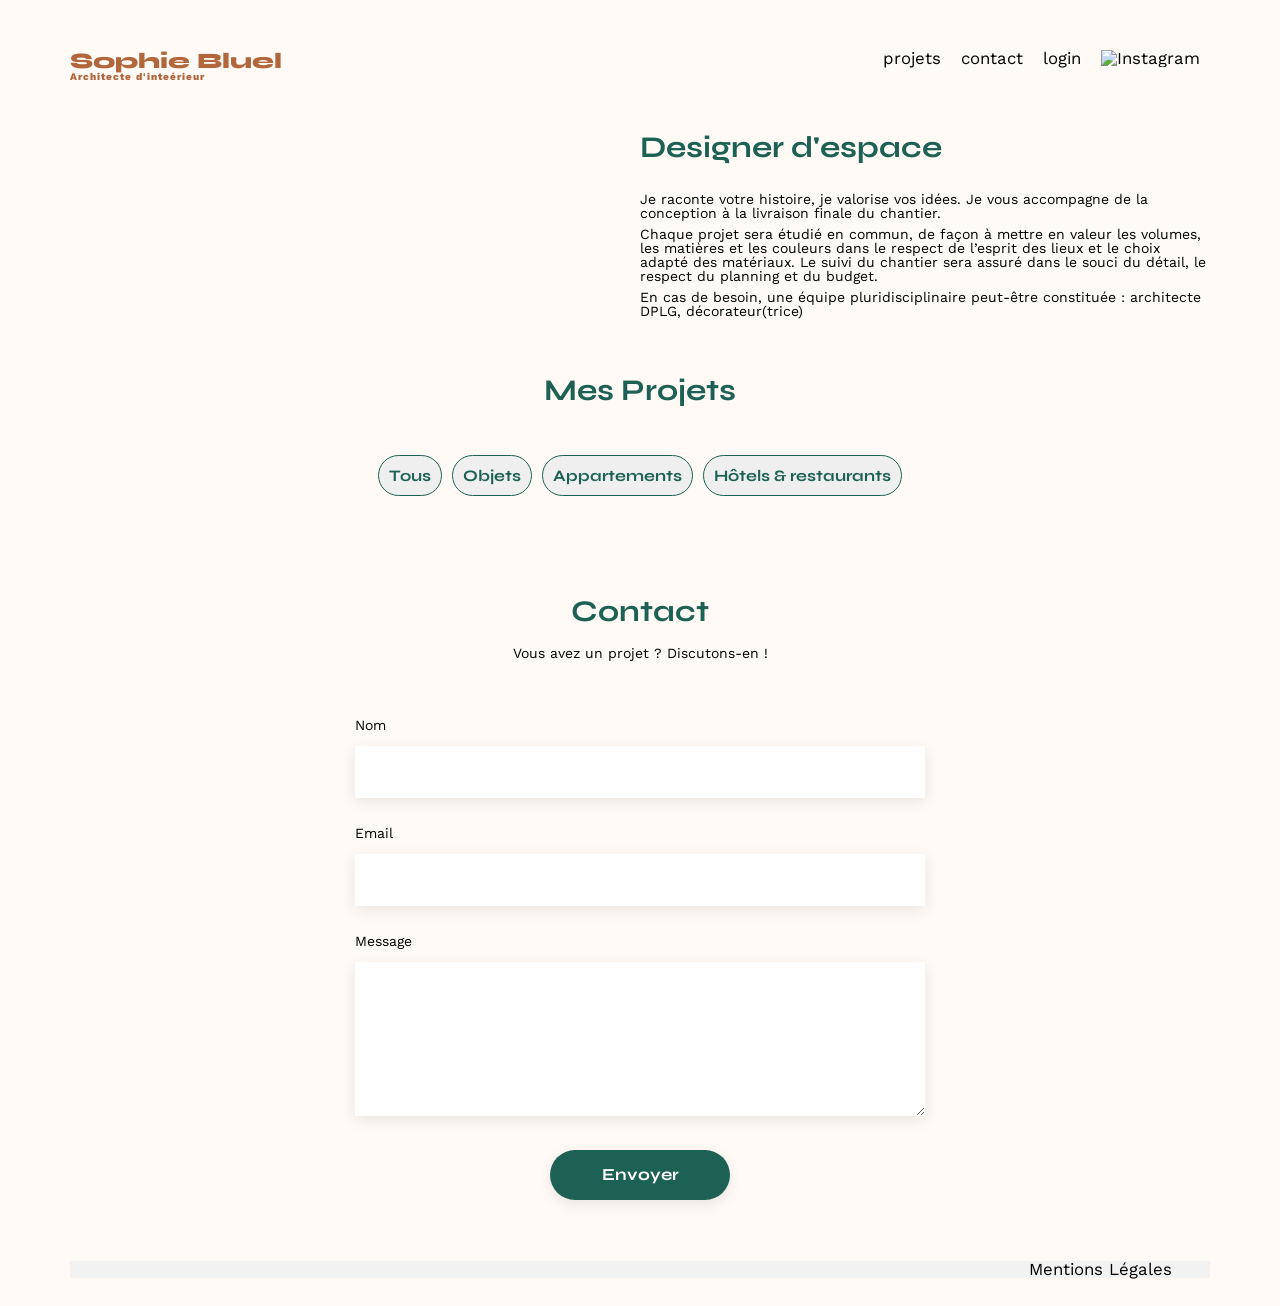
==== FrontEnd/index.html @ 94968a12 "maj" ====
<!DOCTYPE html>
<html lang="fr">
<head>
	<meta charset="UTF-8">
	<title>Sophie Bluel - Architecte d'intérieur</title>
	<meta name="viewport" content="width=device-width, initial-scale=1.0">
	<link rel="preconnect" href="https://fonts.googleapis.com">
	<link rel="preconnect" href="https://fonts.gstatic.com" crossorigin>
	<link href="https://fonts.googleapis.com/css2?family=Syne:wght@700;800&family=Work+Sans&display=swap" rel="stylesheet">
	<meta name="description" content="">
	<link rel="stylesheet" href="./assets/style.css">
	<script src="index.js"></script>
</head>
<body>
<header>
		<h1>Sophie Bluel<span>Architecte d'inteérieur</span></h1>
	<nav>
		<ul>
			<li><a href="#portfolio">projets</a></li>
			<li><a href="#contact">contact</a></li>
			<li><a href="./login.html">login</a></li>
			<li><img src="./assets/icons/instagram.png" alt="Instagram"></li>
		</ul>
	</nav>
</header>
<main>
	<section id="introduction">
		<figure>
			<img src="./assets/images/sophie-bluel.png" alt="">
		</figure>
		<article>
			<h2>Designer d'espace</h2>
			<p>Je raconte votre histoire, je valorise vos idées. Je vous accompagne de la conception à la livraison finale du chantier.</p>
			<p>Chaque projet sera étudié en commun, de façon à mettre en valeur les volumes, les matières et les couleurs dans le respect de l’esprit des lieux et le choix adapté des matériaux. Le suivi du chantier sera assuré dans le souci du détail, le respect du planning et du budget.</p>
			<p>En cas de besoin, une équipe pluridisciplinaire peut-être constituée : architecte DPLG, décorateur(trice)</p>
		</article>
	</section>
	<section id="portfolio">
		<h2>Mes Projets</h2>
		<section class="filters">
			<button class="btn-all">Tous</button>
			<button class="btn-objets">Objets</button>
			<button class="btn-appartements">Appartements</button>
			<button class="btn-hotelresto">Hôtels & restaurants</button>
	    </section>
		<div class="gallery">
		</div>
	</section>
	<section id="contact">
		<h2>Contact</h2>
		<p>Vous avez un projet ? Discutons-en !</p>
		<form action="#" method="post">
			<label for="name">Nom</label>
			<input type="text" name="name" id="name">
			<label for="email">Email</label>
			<input type="email" name="email" id="email">
			<label for="message">Message</label>
			<textarea name="message" id="message" cols="30" rows="10"></textarea>
			<input type="submit" value="Envoyer">
		</form>
	</section>
</main>
</body>
<footer>
	<nav>
		<ul>
			<li>Mentions Légales</li>
		</ul>
	</nav>
</footer>
</html>
---- FrontEnd/assets/style.css ----
/* http://meyerweb.com/eric/tools/css/reset/
   v2.0 | 20110126
   License: none (public domain)
*/

html, body, div, span, applet, object, iframe,
h1, h2, h3, h4, h5, h6, p, blockquote, pre,
a, abbr, acronym, address, big, cite, code,
del, dfn, em, img, ins, kbd, q, s, samp,
small, strike, strong, sub, sup, tt, var,
b, u, i, center,
dl, dt, dd, ol, ul, li,
fieldset, form, label, legend,
table, caption, tbody, tfoot, thead, tr, th, td,
article, aside, canvas, details, embed,
figure, figcaption, footer, header, hgroup,
menu, nav, output, ruby, section, summary,
time, mark, audio, video {
	margin: 0;
	padding: 0;
	border: 0;
	font-size: 100%;
	font: inherit;
	vertical-align: baseline;
}
/* HTML5 display-role reset for older browsers */
article, aside, details, figcaption, figure,
footer, header, hgroup, menu, nav, section {
	display: block;
}
body {
	line-height: 1;
}
ol, ul {
	list-style: none;
}
blockquote, q {
	quotes: none;
}
blockquote:before, blockquote:after,
q:before, q:after {
	content: '';
	content: none;
}
table {
	border-collapse: collapse;
	border-spacing: 0;
}
/** end reset css**/
body {
	max-width: 1140px;
	margin:auto;
	font-family: 'Work Sans' ;
	font-size: 14px;
}
header {
	display: flex;
	justify-content: space-between;
	margin: 50px 0
}
section {
	margin: 50px 0
}

h1{
	display: flex;
	flex-direction: column;
	font-family: 'Syne';
	font-size: 22px;
	font-weight: 800;
	color: #B1663C
}

h1 > span {
	font-family: 'Work Sans';
	font-size:10px;
	letter-spacing: 0.1em;
;
}

h2, #filtres{
	font-family: 'Syne';
	font-weight: 700;
	font-size: 30px;
	color: #1D6154
}
nav ul {
	display: flex;
	align-items: center;
	list-style-type: none;

}
nav li {
	padding: 0 10px;
	font-size: 1.2em;
}

li:hover {
	color: #B1663C;
}
#introduction {
	display: flex;
	align-items: center;
}
#introduction figure {
	flex: 1
}
#introduction img {
	display: block;
	margin: auto;
	width: 80%;
}

#introduction article {
	flex: 1
}
#introduction h2 {
	margin-bottom: 1em;
}

#introduction p {
	margin-bottom: 0.5em;
}
#portfolio h2 {
	text-align: center;
	margin-bottom: 1em;
}
.gallery {
	width: 100%;
	display: grid;
	grid-template-columns: 1fr 1fr 1fr;
	grid-column-gap: 20px;
	grid-row-gap: 20px;
}

.gallery img {
	width: 100%;

}
#contact {
	width: 50%;
margin: auto;
}
#contact > * {
	text-align: center;

}
#contact h2{
	margin-bottom: 20px;
}
#contact form {
	text-align: left;
	margin-top:30px;
	display: flex;
	flex-direction: column;
}

#contact input {
	height: 50px;
	font-size: 1.2em;
	border: none;
	box-shadow: 0px 4px 14px rgba(0, 0, 0, 0.09);
}
#contact label {
	margin: 2em 0 1em 0;
}
#contact textarea {
	border: none;
	box-shadow: 0px 4px 14px rgba(0, 0, 0, 0.09);
}

input[type="submit"]{
	font-family: 'Syne';
	font-weight: 700;
	color: white;
	background-color: #1D6154;
	margin : 2em auto ;
	width: 180px;
	text-align: center;
	border-radius: 60px ;
}

footer nav ul {
	display: flex;
	justify-content: flex-end;
	margin: 2em
}

section.filters {
	display: flex;
    justify-content: center;
}

.filters button {
	margin: 0 5px;
	padding: 10px;
	font-family: 'Syne';
    font-weight: 700;
    font-size: 16px;
    color: #1D6154;
	border: 1px solid #1D6154;
	border-radius: 60px;
}

.filters button:hover {
    background-color: #1D6154;
	color: white;
}

header a{
	text-decoration: none;
	color: black;
}

header a:hover{
	font-weight: 600;
}

footer {
	background-color: #f2f2f2;
}

body {
	background: #fffaf5
}
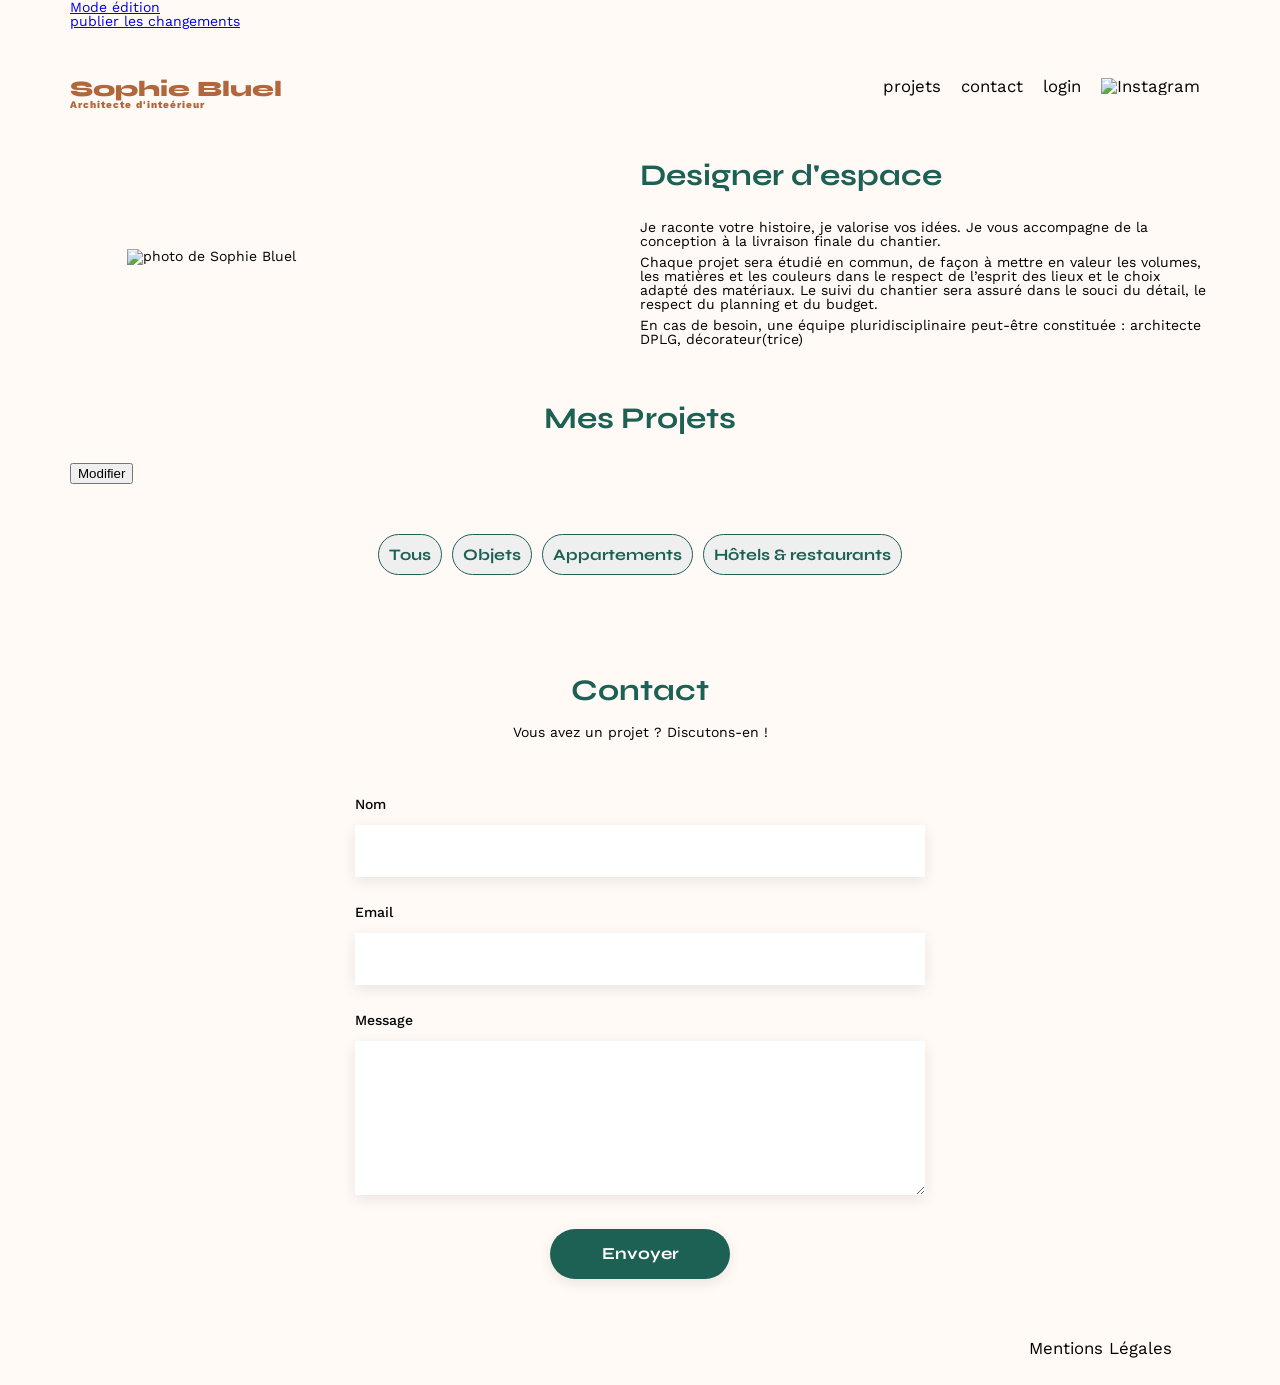
==== commit c5bc8cea: "création de la modale" ====
--- a/FrontEnd/index.html
+++ b/FrontEnd/index.html
@@ -12,6 +12,12 @@
 	<script src="index.js"></script>
 </head>
 <body>
+<div class="admin">
+	<ul>
+		<li><i></i><a href="#">Mode édition</a></li>
+		<li><a href="#">publier les changements</a></li>
+	</ul>
+</div>
 <header>
 		<h1>Sophie Bluel<span>Architecte d'inteérieur</span></h1>
 	<nav>
@@ -26,7 +32,7 @@
 <main>
 	<section id="introduction">
 		<figure>
-			<img src="./assets/images/sophie-bluel.png" alt="">
+			<img src="./assets/images/sophie-bluel.png" alt="photo de Sophie Bluel">
 		</figure>
 		<article>
 			<h2>Designer d'espace</h2>
@@ -37,6 +43,19 @@
 	</section>
 	<section id="portfolio">
 		<h2>Mes Projets</h2>
+		
+		<div><button id="admin" attribut="data-target">Modifier</button>
+		</div>
+		<!-- création modale -->
+		<div id="modalAjoutTravail" class="modal">
+			<div class="modal-content">
+				<span class="close">&times;</span>
+				<p>Ajouter un travail</p>
+				<!-- ajouter ici le formulaire d'ajout de travail -->
+			</div>
+		</div>
+
+
 		<section class="filters">
 			<button class="btn-all">Tous</button>
 			<button class="btn-objets">Objets</button>
@@ -60,7 +79,6 @@
 		</form>
 	</section>
 </main>
-</body>
 <footer>
 	<nav>
 		<ul>
@@ -68,4 +86,5 @@
 		</ul>
 	</nav>
 </footer>
+</body>
 </html>
--- a/FrontEnd/assets/style.css
+++ b/FrontEnd/assets/style.css
@@ -180,6 +180,10 @@
 	border-radius: 60px ;
 }
 
+
+
+
+
 footer nav ul {
 	display: flex;
 	justify-content: flex-end;
@@ -216,10 +220,65 @@
 	font-weight: 600;
 }
 
-footer {
-	background-color: #f2f2f2;
-}
-
 body {
 	background: #fffaf5
-}+}
+
+#login {
+	width: 50%;
+	margin: auto;
+	text-align: center;
+}
+
+#contact label {
+	margin: 2em 0 1em 0;
+}
+
+#login form{
+	text-align: left;
+	margin-top:30px;
+	display: flex;
+	flex-direction: column;
+}
+
+#login input {
+	height: 50px;
+	font-size: 1.2em;
+	border: none;
+	box-shadow: 0px 4px 14px rgba(0, 0, 0, 0.09);
+}
+
+#login a {
+	color: black;
+}
+
+label {
+	font-family: 'Work Sans';
+    font-weight: 500;
+    font-size: 14px;
+	margin-top: 20px;
+	margin-bottom: 5px;
+}
+
+.modal {
+	display: none;
+	position: fixed;
+	z-index: 1;
+	left: 0;
+	top: 0;
+	width: 100%;
+	height: 100%;
+	overflow: auto;
+	background-color: rgba(0,0,0,0.4);
+}
+		
+.modal-content {
+	background-color: #fefefe;
+	margin: 10% auto;
+	padding: 20px;
+	border: 1px solid #888;
+	width: 80%;
+	position: relative;
+}
+
+		
